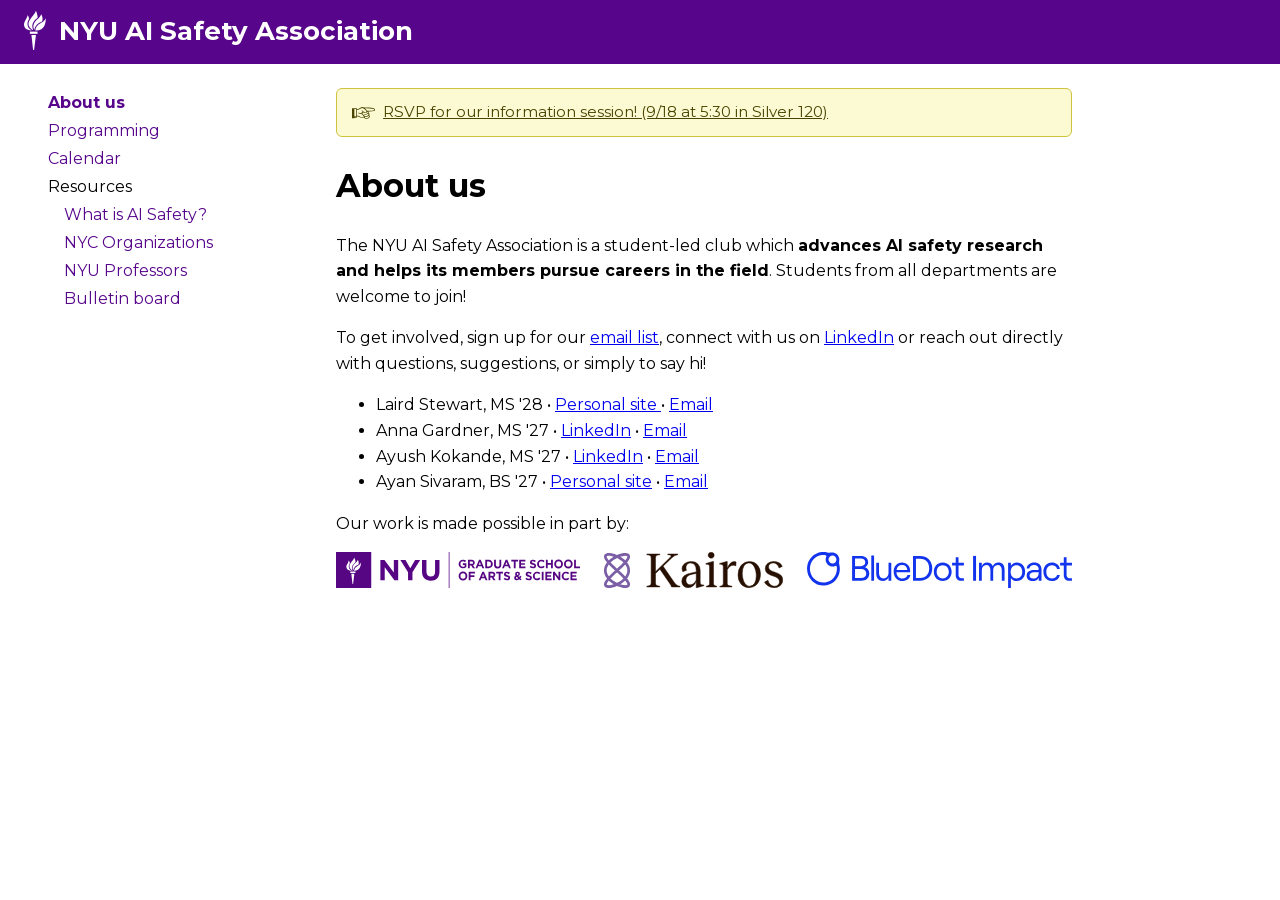
==== index.html @ 8fa56520 "add logos to home page, "update" mission statement (make wording slighly less intense, acutal missio" ====
<!doctype html>
<html lang="en">
  <head>
    <meta charset="utf-8" />
    <meta name="viewport" content="width=device-width, initial-scale=1" />
    <title>NYU AI Safety Association</title>
    <link rel="stylesheet" href="style.css" />
    <link rel="icon" href="assets/nyu-logo.svg" type="image/svg+xml" />
    <meta
      name="description"
      content="The NYU AI Safety Association is a student-led club that runs AI
      safety programming and supports students pursuing careers in the field."
    />
  </head>
  <body>
    <header class="topbar">
      <a
        class="wordmark"
        href="index.html"
        aria-label="NYU AI Safety Association"
      >
        <svg
          class="torch"
          xmlns="http://www.w3.org/2000/svg"
          viewBox="0 0 14.747168 26.373552"
          width="14.747168"
          height="26.373552"
          fill="#fff"
          aria-hidden="true"
          focusable="false"
        >
          <g transform="translate(-10.624803,-5.6562956)">
            <path
              d="m 16.7536,31.791666 c 0.04227,0.2526 0.588533,0.37656 0.710933,0 l 1.2584,-9.972333 h -3.0568 z"
            />
            <path d="M 19.7912,21.097333 V 19.586 h -5.195334 v 1.511333 z" />
            <path
              d="m 18.292666,18.847333 c 6.587067,0.238667 7.0532,-5.764 7.0792,-8.0104 0.0031,-0.130133 -0.06253,-0.1416 -0.09373,-0.05053 -0.195334,0.4688 -1.0516,2.1428 -3.426534,3.160533 -2.120933,0.909867 -3.396399,2.9744 -3.618799,4.8296 -0.0099,0.04587 0.0292,0.0708 0.05987,0.0708 z"
            />
            <path
              d="m 17.569333,18.4136 c 1.042133,-4.998534 5.1104,-5.1204 5.4744,-6.0688 0.567733,-1.4792 -0.471334,-4.1041335 -0.736934,-4.4145335 -0.0256,-0.033333 -0.06253,-0.012 -0.0756,0.0156 -0.551466,1.2109333 -1.445733,2.3639995 -2.0984,2.8937335 -0.923466,0.743733 -4.457333,3.363066 -2.649999,7.5776 0.0208,0.05213 0.074,0.03907 0.08653,-0.0036 z"
            />
            <path
              d="m 16.850533,18.614 c -2.205733,-4.7124 2.206267,-7.756134 2.924933,-8.416134 0.1016,-0.09267 0.07613,-0.178133 0.07813,-0.2838662 0,-1.4837333 -0.85,-3.8842666 -1.128534,-4.2275999 -0.03907,-0.053067 -0.0724,-0.030133 -0.08867,0.023467 -0.376534,1.4625333 -2.384267,3.6422666 -2.789067,4.1193333 -3.406187,4.0499998 -2.626507,6.5161328 0.929733,8.8421328 0.04533,0.02867 0.1,-0.0041 0.07347,-0.05733 z"
            />
            <path
              d="m 15.8636,18.776533 c -3.68964,-2.2016 -3.320374,-5.345867 -1.7912,-7.6568 0.0328,-0.0484 0.0432,-0.129067 0.0328,-0.2228 -0.064,-0.5496 -0.6636,-1.9401332 -0.914054,-2.3182665 -0.06407,-0.095867 -0.118746,-0.088 -0.125,-0.019867 -0.02031,0.6286666 -0.735933,2.2042665 -1.831253,4.0188005 -1.164067,1.9312 -1.166667,6.1224 4.61244,6.286 0.05533,0.0015 0.07093,-0.05533 0.01627,-0.08707 z"
            />
          </g>
        </svg>
        <span
          >NYU AI Safety<span class="wordmark-tail"> Association</span></span
        >
      </a>
      <a class="menu-open" href="#menu" aria-label="Open menu"></a>
      <a class="menu-close" href="#" aria-label="Close menu"></a>
    </header>

    <div class="layout">
      <nav id="menu">
        <a class="menu-close" href="#">Close</a>
        <ul>
          <li><a href="index.html" aria-current="page">About us</a></li>
          <li><a href="programming.html">Programming</a></li>
          <li><a href="calendar.html">Calendar</a></li>
          <li>
            Resources
            <ul>
              <li><a href="what-is-ai-safety.html">What is AI Safety?</a></li>
              <li>
                <a href="related-orgs.html">NYC Organizations</a>
              </li>
              <li>
                <a href="related-profs.html">NYU Professors</a>
              </li>
              <li>
                <a href="bulletin.html">Bulletin board</a>
              </li>
            </ul>
          </li>
        </ul>
      </nav>

      <main>
        <p class="announcement-banner">
          <a
            href="https://forms.gle/kxABzH1hu3DUPmqj6"
            target="_blank"
            rel="noopener"
            >RSVP for our information session! (9/18 at 5:30 in Silver 120)</a
          >
        </p>
        <h1>About us</h1>
        <p>
          The NYU AI Safety Association is a student-led club which
          <b
            >advances AI safety research and helps its members pursue careers in
            the field</b
          >. Students from all departments are welcome to join!
        </p>
        <p>
          To get involved, sign up for our
          <a href="https://forms.gle/V8T3M5cYt7i6ho8u5">email list</a>, connect
          with us on
          <a href="https://www.linkedin.com/company/nyu-ai-safety-association/"
            >LinkedIn</a
          >
          or reach out directly with questions, suggestions, or simply to say
          hi!
        </p>
        <ul>
          <li>
            Laird Stewart, MS '28 •
            <a href="https://www.lairdstewart.com/">Personal site </a> •
            <a href="mailto:hls8953@nyu.edu">Email</a>
          </li>
          <li>
            Anna Gardner, MS '27 •

            <a href="https://www.linkedin.com/in/a-c-gardner-47338a319/"
              >LinkedIn</a
            >
            •
            <a href="mailto:ag7618@nyu.edu">Email</a>
          </li>
          <li>
            Ayush Kokande, MS '27 •
            <a href="https://www.linkedin.com/in/ayush-kokande-2000/"
              >LinkedIn</a
            >
            •
            <a href="mailto:ak13124@nyu.edu">Email</a>
          </li>
          <li>
            Ayan Sivaram, BS '27 •
            <a href="https://ayansiv.github.io/">Personal site</a> •
            <a href="as17788@nyu.edu">Email</a>
          </li>
        </ul>
        <p>Our work is made possible in part by:</p>
        <p class="support-logos">
          <a class="logo-gsas" href="https://gsas.nyu.edu/">
            <img
              src="assets/gsas-logo.svg"
              alt="NYU Graduate School of Arts and Science"
            />
          </a>
          <a class="logo-kairos" href="https://kairos-project.org/">
            <img src="assets/kairos-logo.svg" alt="Kairos" />
          </a>
          <a class="logo-bluedot" href="https://bluedot.org/">
            <img src="assets/bluedot-logo.svg" alt="BlueDot Impact" />
          </a>
        </p>
      </main>
    </div>
  </body>
</html>
---- style.css ----
/* ---- shared ---- */
/* Montserrat is self-hosted: same origin as this stylesheet, so the browser
   reuses the connection it already has instead of opening two more. One file
   covers both weights — it's the variable font, so 100 900 is the axis it
   carries, and the browser picks 400 or 700 off it. Latin subset only; the
   one glyph the page uses outside that range (↩) falls back to the system
   sans, exactly as it did on Google Fonts. */
@font-face {
  font-family: "Montserrat";
  font-style: normal;
  font-weight: 100 900;
  font-display: swap;   /* show fallback text immediately, swap when the font lands */
  src: url("assets/montserrat-var-latin.woff2") format("woff2");
}

:root {
  --bar-height: 4rem;
  --nyu-violet: #57068c;
  --rule: #ccc; /* grey hairline divider color */
}

body {
  font-family: "Montserrat", sans-serif;
  line-height: 1.6;
  margin: 0;
}

/* ---- purple bar at top of screen ---- */
.topbar {
  background: var(--nyu-violet);
  height: var(--bar-height);
  display: flex;
  align-items: center;
  padding: 0 1.5em;
}

/* the link home: torch + wordmark, side by side. Scoped to .wordmark so it
   doesn't catch the menu icons. Copy the .topbar markup verbatim into a new page. */
.topbar .wordmark {
  display: flex;
  gap: 0.5em;
  color: #fff;
  font-size: 26px;
  font-weight: bold;
  text-decoration: none;
  white-space: nowrap;   /* the bar's height is fixed, so a wrap spills out of it top and bottom */
}

.topbar .torch {
  height: 1.5em;               /* em => the torch tracks the wordmark's font-size, not the bar */
  width: auto;                 /* keep the logo's own proportions */
  display: block;              /* no inline baseline gap under the image */
}

/* ---- the nav + content grid, below the bar ---- */
/* named areas, so each breakpoint below just redraws this little map */
.layout {
  padding: 1.5em 1.5em 1.5em 3em;
  display: grid;
  grid-template-columns: 15em minmax(0, 46em);   /* nav sits at the left; 46em caps the article's line length */
  grid-template-areas:
    "nav main"
    "nav notes";                                 /* the notes always sit under the article, at every width */
  gap: 2em;
  counter-reset: noteref endnote;   /* the endnotes are outside <main>, so the counters have to reset here */
}
nav { grid-area: nav; }
main { grid-area: main; }
.endnotes { grid-area: notes; }

/* the rule under the nav's label: the site's hairline instead of the browser's
   2px inset default, and tucked up under the label rather than 0.5em below it */
nav hr {
  margin: 0.1em 0 0.5em;
  border: 0;
  border-top: 1px solid var(--rule);
}

nav ul { list-style: none; margin: 0; padding: 0; }
nav li { margin: 0.15em 0; }
nav ul ul { padding-left: 1em; }

nav a, nav a:visited { color: var(--nyu-violet); }
nav a { text-decoration: none; }
nav a:hover { text-decoration: underline; }
nav [aria-current="page"] { font-weight: bold; }
main h1 { margin-top: 0; }                  /* line the heading up with the nav */

/* the mobile-only trigger and close link, hidden on desktop */
.menu-open, .menu-close { display: none; }

/* ---- desktop: sidebar ---- */
/* 60em, not less: the sidebar + gaps cost a fixed 360px, so only here does the
   article get near its 46em cap. The mobile layout is wider at every viewport,
   so switching later only helps the measure. */
@media (min-width: 60em) {
  /* column-gap only: the 2em row gap above still spaces the notes off the article */
  .layout { column-gap: 3em; }

  nav {
    align-self: start;                     /* content height, so the line is exactly as tall as the nav list */
  }
}

/* ---- mobile: full-screen menu via :target ---- */
/* 59.99em, not 60em: max-width and min-width are both inclusive, so a shared
   60em boundary would make this block and the desktop one apply at once. */
@media (max-width: 59.99em) {
  .layout {
    grid-template-columns: 1fr;
    /* no nav row: the nav is hidden or a fixed overlay, so it never occupies one */
    grid-template-areas: "main" "notes";
    gap: 1em;
    padding: 1em;
  }

  nav { display: none; }

  /* the bar's X is the overlay's header — drop the label and rule, list starts at the top */
  .menu-label, nav hr { display: none; }

  /* keep the purple bar pinned and above the menu overlay */
  .topbar { position: sticky; top: 0; z-index: 20; }

  /* Drop "Association" from the wordmark */
  .wordmark-tail { display: none; }

  /* ---- the hamburger / X, at the right end of the bar ---- */
  /* Two anchors, not one: :target keys off the href, which CSS can't rewrite.
     :has() picks which of them is showing. */
  .menu-open, .topbar .menu-close {
    position: relative;            /* containing block for the two bars below */
    width: 2.75rem;                /* 44px tap target; the icon inside is smaller */
    height: 2.75rem;
    margin-left: auto;             /* right end of the bar */
  }
  /* the middle bar; the outer two are the pseudo-elements */
  .menu-open {
    display: block;
    background: linear-gradient(#fff, #fff) center / 1.375rem 2px no-repeat;
  }

  body:has(nav:target) .menu-open { display: none; }
  body:has(nav:target) .topbar .menu-close { display: block; }

  .menu-open::before, .menu-open::after,
  .topbar .menu-close::before, .topbar .menu-close::after {
    content: "";
    position: absolute;
    top: 50%; left: 50%;
    width: 1.375rem; height: 2px;
    margin: -1px 0 0 -0.6875rem;   /* half its own size, to center */
    background: #fff;
  }
  .menu-open::before          { transform: translateY(-0.4rem); }
  .menu-open::after           { transform: translateY(0.4rem); }
  .topbar .menu-close::before { transform: rotate(45deg); }
  .topbar .menu-close::after  { transform: rotate(-45deg); }

  /* no :has() — the rules above are dropped whole, so the bar keeps showing the
     hamburger and the overlay needs its own way out */
  @supports not selector(:has(*)) {
    nav:target .menu-close {
      display: block;
      margin-bottom: 1em;
      padding-bottom: 0.5em;
      border-bottom: 1px solid var(--rule);
    }
  }

  nav:target {
    display: block;
    position: fixed;
    inset: var(--bar-height) 0 0 0;   /* start below the bar, not over it */
    background: #fff;
    padding: 1em;
    overflow-y: auto;      /* long trees must stay reachable */
    z-index: 10;
  }

  nav li { margin: 0.5em 0; }   /* larger tap targets */
}

/* ---- announcement banner ---- */
/* NYU accent yellow #f4ec51 */
.announcement-banner {
  margin: 0 0 1.5em;
  padding: 0.75em 1em;
  background: #fcfad3;
  border: 1px solid #cfc23c;
  border-radius: 6px;
  font-size: 0.95em;
  color: #4a4400;
}
/* pointing hand is decoration. assets/manicule.svg is Apple Symbols' own U+261E
   outline, extracted with fonttools, so it can't be swapped for a fallback font:
   iOS has no Apple Symbols and was substituting color emoji, which sits higher. */
.announcement-banner::before {
  content: "";
  display: inline-block;
  width: 1.53em;
  height: 0.78em;   /* the glyph's bbox, 1563x795 units, as a fraction of its em */
  margin-right: 0.24em;
  vertical-align: -0.1em;
  background: url("assets/manicule.svg") no-repeat center / contain;
}
.announcement-banner a { color: inherit; }

/* ---- endnotes ---- */
/* Both numerals are generated, so document order is the only source of truth:
   the refs count up through the prose, the notes count down the list, and the
   two can't drift apart the way hand-typed numbers do. The counters are reset
   on .layout, up with the grid, since .endnotes sits outside <main>. */
/* the ref is one <a>: no <sup>, since role="doc-noteref" carries that meaning,
   and no wrapper — the id lives on the anchor, which is all the backlink needs */
.noteref {
  counter-increment: noteref;
  vertical-align: super;
  font-size: 0.75em;
}
/* the link's only content, so the brackets and numeral are all click target.
   The brackets are what let two notes on one word read as "[4][5]" rather than
   "45" — no separator between them, so the refs need nothing wrapped around them */
.noteref::after { content: "[" counter(noteref) "]"; }

/* stacked under the article: the hairline runs across the top, and the grid's
   own 2em row gap does the spacing */
.endnotes {
  padding-top: 1em;
  border-top: 1px solid var(--rule);   /* same hairline as the nav divider */
}
.endnotes ol { list-style: none; padding-left: 0; }   /* the counter numbers these, not the list marker */
.endnotes li { counter-increment: endnote; margin-bottom: 0.5em; }
.endnotes li::before { content: counter(endnote) ". "; }

/* mark whichever end of the jump you were sent to — the note going down, the
   numeral coming back up — so the eye lands on it without hunting the paragraph.
   Only one :target exists at a time, so the old highlight clears itself. */
/* NYU brand yellow accent color (#f4ec51) with 40% opacity equivalent */
.endnotes li:target,
.noteref:target { background: #f4ec5166; }

/* under 60em the topbar is sticky, so an un-offset jump parks the target under it.
   main h2 is here for links to a section's own id, e.g. resources.html#profs. */
.noteref, .endnotes li, main h2 { scroll-margin-top: calc(var(--bar-height) + 1em); }

/* ---- embedded google calendar ---- */
.calendar-embed {
  display: block;
  width: 100%;
  height: 600px;
  border: 0;
}

/* ---- sponsor logos ---- */
/* Each logo's flex-grow is its aspect ratio, so the widths land in proportion
   and the three wordmarks all come out the same height at any column width. */
.support-logos {
  display: flex;
  align-items: center;
  gap: 1.5rem;
}
.support-logos a { min-width: 0; }
.support-logos img { display: block; width: 100%; height: auto; }
.logo-kairos { flex: 5.11 1 0; }
.logo-bluedot { flex: 7.54 1 0; }
.logo-gsas { flex: 6.93 1 0; }

@media (max-width: 59.99em) {
  .support-logos { flex-direction: column; align-items: flex-start; }
  /* stacked, so each one sits at its own natural size instead of a shared row height */
  .support-logos a { flex: 0 0 auto; }
  /* under the ~2.2rem the desktop row works out to at its 46em cap */
  .support-logos img { width: auto; height: 2rem; }
}
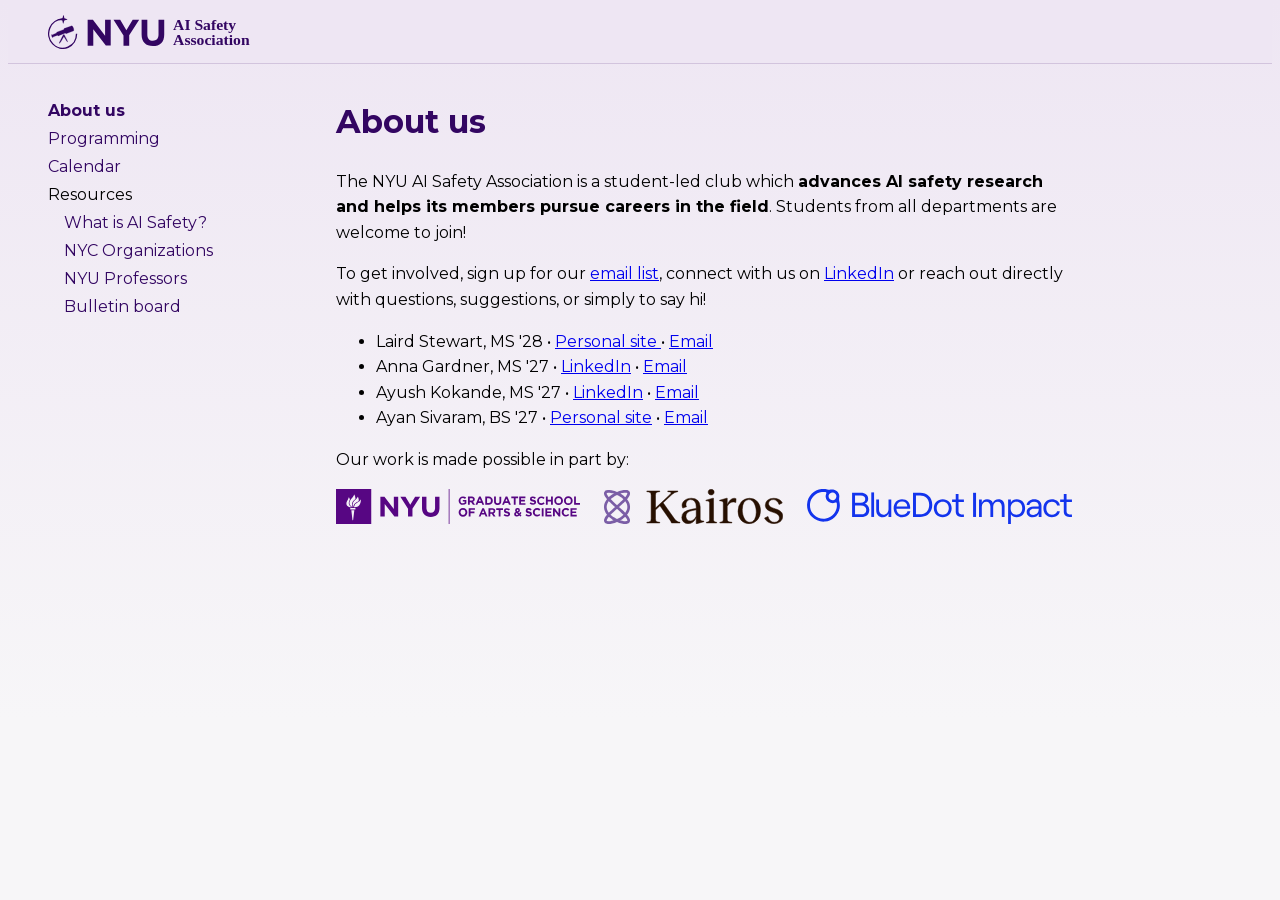
==== commit 4ba8571c: "visual update: replace bar w/ gradient" ====
--- a/index.html
+++ b/index.html
@@ -5,52 +5,18 @@
     <meta name="viewport" content="width=device-width, initial-scale=1" />
     <title>NYU AI Safety Association</title>
     <link rel="stylesheet" href="style.css" />
-    <link rel="icon" href="assets/nyu-logo.svg" type="image/svg+xml" />
+    <link rel="icon" href="assets/site-icon.svg" type="image/svg+xml" />
     <meta
       name="description"
       content="The NYU AI Safety Association is a student-led club that runs AI
       safety programming and supports students pursuing careers in the field."
     />
+    <script src="bar-fade.js" defer></script>
   </head>
   <body>
     <header class="topbar">
-      <a
-        class="wordmark"
-        href="index.html"
-        aria-label="NYU AI Safety Association"
-      >
-        <svg
-          class="torch"
-          xmlns="http://www.w3.org/2000/svg"
-          viewBox="0 0 14.747168 26.373552"
-          width="14.747168"
-          height="26.373552"
-          fill="#fff"
-          aria-hidden="true"
-          focusable="false"
-        >
-          <g transform="translate(-10.624803,-5.6562956)">
-            <path
-              d="m 16.7536,31.791666 c 0.04227,0.2526 0.588533,0.37656 0.710933,0 l 1.2584,-9.972333 h -3.0568 z"
-            />
-            <path d="M 19.7912,21.097333 V 19.586 h -5.195334 v 1.511333 z" />
-            <path
-              d="m 18.292666,18.847333 c 6.587067,0.238667 7.0532,-5.764 7.0792,-8.0104 0.0031,-0.130133 -0.06253,-0.1416 -0.09373,-0.05053 -0.195334,0.4688 -1.0516,2.1428 -3.426534,3.160533 -2.120933,0.909867 -3.396399,2.9744 -3.618799,4.8296 -0.0099,0.04587 0.0292,0.0708 0.05987,0.0708 z"
-            />
-            <path
-              d="m 17.569333,18.4136 c 1.042133,-4.998534 5.1104,-5.1204 5.4744,-6.0688 0.567733,-1.4792 -0.471334,-4.1041335 -0.736934,-4.4145335 -0.0256,-0.033333 -0.06253,-0.012 -0.0756,0.0156 -0.551466,1.2109333 -1.445733,2.3639995 -2.0984,2.8937335 -0.923466,0.743733 -4.457333,3.363066 -2.649999,7.5776 0.0208,0.05213 0.074,0.03907 0.08653,-0.0036 z"
-            />
-            <path
-              d="m 16.850533,18.614 c -2.205733,-4.7124 2.206267,-7.756134 2.924933,-8.416134 0.1016,-0.09267 0.07613,-0.178133 0.07813,-0.2838662 0,-1.4837333 -0.85,-3.8842666 -1.128534,-4.2275999 -0.03907,-0.053067 -0.0724,-0.030133 -0.08867,0.023467 -0.376534,1.4625333 -2.384267,3.6422666 -2.789067,4.1193333 -3.406187,4.0499998 -2.626507,6.5161328 0.929733,8.8421328 0.04533,0.02867 0.1,-0.0041 0.07347,-0.05733 z"
-            />
-            <path
-              d="m 15.8636,18.776533 c -3.68964,-2.2016 -3.320374,-5.345867 -1.7912,-7.6568 0.0328,-0.0484 0.0432,-0.129067 0.0328,-0.2228 -0.064,-0.5496 -0.6636,-1.9401332 -0.914054,-2.3182665 -0.06407,-0.095867 -0.118746,-0.088 -0.125,-0.019867 -0.02031,0.6286666 -0.735933,2.2042665 -1.831253,4.0188005 -1.164067,1.9312 -1.166667,6.1224 4.61244,6.286 0.05533,0.0015 0.07093,-0.05533 0.01627,-0.08707 z"
-            />
-          </g>
-        </svg>
-        <span
-          >NYU AI Safety<span class="wordmark-tail"> Association</span></span
-        >
+      <a href="index.html">
+        <img class="site-logo" src="assets/rectangle-logo-purple.svg" alt="" />
       </a>
       <a class="menu-open" href="#menu" aria-label="Open menu"></a>
       <a class="menu-close" href="#" aria-label="Close menu"></a>
@@ -82,6 +48,7 @@
       </nav>
 
       <main>
+        <!--
         <p class="announcement-banner">
           <a
             href="https://forms.gle/kxABzH1hu3DUPmqj6"
@@ -90,6 +57,7 @@
             >RSVP for our information session! (9/18 at 5:30 in Silver 120)</a
           >
         </p>
+        -->
         <h1>About us</h1>
         <p>
           The NYU AI Safety Association is a student-led club which
--- a/style.css
+++ b/style.css
@@ -15,8 +15,14 @@
 
 :root {
   --bar-height: 4rem;
-  --nyu-violet: #57068c;
-  --rule: #ccc; /* grey hairline divider color */
+  --nyu-violet: #330662;
+  --bar-inset: 8px;       /* how far the bar's wire stays off the page's edges */
+  --gutter: 3em;          /* the page's left edge: the nav column and the logo both start here */
+  --tint-top: #eee6f3;    /* violet tint at the top of the page, and the bar */
+  --off-white: #f7f6f8;   /* what the tint fades into, and the rest of the page */
+  --fade: 80vh;           /* how far below the bar the tint takes to reach off-white */
+  --rule: rgb(51 6 98 / 0.15);   /* every hairline on the site: --nyu-violet at 15%, just barely there */
+  --rule-scrolled: rgb(51 6 98 / 0.28);   /* the wire once the bar matches the page and is all that divides them */
 }
 
 body {
@@ -25,37 +31,47 @@
   margin: 0;
 }
 
-/* ---- purple bar at top of screen ---- */
+/* the tint fades over the first screenful rather than ending on a rule. On
+   <html> so it sizes against the canvas; the color under it covers the rest. */
+html {
+  background: var(--off-white)
+              linear-gradient(var(--tint-top), var(--off-white))
+              no-repeat top / 100% var(--fade);
+}
+
+/* ---- bar at top of screen ---- */
+/* one <header class="topbar"> block on every page — copy it verbatim into a new one */
 .topbar {
-  background: var(--nyu-violet);
+  --scrolled: 0;            /* bar-fade.js: 0 at the top of the page, 1 where the fade ends */
+
+  position: sticky;         /* pinned at every width, over the menu overlay's z-index */
+  top: 0;
+  z-index: 20;
+  box-sizing: border-box;   /* the wire inside the 4rem, so the bar is exactly that tall */
   height: var(--bar-height);
+  margin: 0 var(--bar-inset) var(--bar-inset);   /* no top inset: it would vanish on pinning, reading as a shorter bar */
   display: flex;
   align-items: center;
-  padding: 0 1.5em;
-}
-
-/* the link home: torch + wordmark, side by side. Scoped to .wordmark so it
-   doesn't catch the menu icons. Copy the .topbar markup verbatim into a new page. */
-.topbar .wordmark {
-  display: flex;
-  gap: 0.5em;
-  color: #fff;
-  font-size: 26px;
-  font-weight: bold;
-  text-decoration: none;
-  white-space: nowrap;   /* the bar's height is fixed, so a wrap spills out of it top and bottom */
-}
-
-.topbar .torch {
-  height: 1.5em;               /* em => the torch tracks the wordmark's font-size, not the bar */
-  width: auto;                 /* keep the logo's own proportions */
+  padding: 0 1.5em 0 calc(var(--gutter) - var(--bar-inset));   /* the gutter less the inset: the logo lands on the nav's edge */
+
+  /* the bar rides the page's fade, so the two always agree across the wire */
+  background: var(--tint-top);   /* and stays tinted if the script or color-mix is missing */
+  background-color: color-mix(in srgb, var(--off-white) calc(var(--scrolled) * 100%), var(--tint-top));
+  border-bottom: 1px solid var(--rule);
+  border-bottom-color: color-mix(in srgb, var(--rule-scrolled) calc(var(--scrolled) * 100%), var(--rule));
+}
+
+/* the bar centers it, so this is just how big it is */
+.topbar .site-logo {
+  height: 2.125rem;
+  width: auto;                 /* keep the artwork's proportions */
   display: block;              /* no inline baseline gap under the image */
 }
 
 /* ---- the nav + content grid, below the bar ---- */
 /* named areas, so each breakpoint below just redraws this little map */
 .layout {
-  padding: 1.5em 1.5em 1.5em 3em;
+  padding: 1.5em 1.5em 1.5em var(--gutter);
   display: grid;
   grid-template-columns: 15em minmax(0, 46em);   /* nav sits at the left; 46em caps the article's line length */
   grid-template-areas:
@@ -84,7 +100,10 @@
 nav a { text-decoration: none; }
 nav a:hover { text-decoration: underline; }
 nav [aria-current="page"] { font-weight: bold; }
-main h1 { margin-top: 0; }                  /* line the heading up with the nav */
+main h1 {
+  margin-top: 0;                            /* line the heading up with the nav */
+  color: var(--nyu-violet);
+}
 
 /* the mobile-only trigger and close link, hidden on desktop */
 .menu-open, .menu-close { display: none; }
@@ -106,24 +125,20 @@
 /* 59.99em, not 60em: max-width and min-width are both inclusive, so a shared
    60em boundary would make this block and the desktop one apply at once. */
 @media (max-width: 59.99em) {
+  :root { --gutter: 1em; }   /* the layout and the bar narrow together */
+
   .layout {
     grid-template-columns: 1fr;
     /* no nav row: the nav is hidden or a fixed overlay, so it never occupies one */
     grid-template-areas: "main" "notes";
     gap: 1em;
-    padding: 1em;
+    padding: var(--gutter);
   }
 
   nav { display: none; }
 
   /* the bar's X is the overlay's header — drop the label and rule, list starts at the top */
   .menu-label, nav hr { display: none; }
-
-  /* keep the purple bar pinned and above the menu overlay */
-  .topbar { position: sticky; top: 0; z-index: 20; }
-
-  /* Drop "Association" from the wordmark */
-  .wordmark-tail { display: none; }
 
   /* ---- the hamburger / X, at the right end of the bar ---- */
   /* Two anchors, not one: :target keys off the href, which CSS can't rewrite.
@@ -137,7 +152,7 @@
   /* the middle bar; the outer two are the pseudo-elements */
   .menu-open {
     display: block;
-    background: linear-gradient(#fff, #fff) center / 1.375rem 2px no-repeat;
+    background: linear-gradient(var(--nyu-violet), var(--nyu-violet)) center / 1.375rem 2px no-repeat;
   }
 
   body:has(nav:target) .menu-open { display: none; }
@@ -150,7 +165,7 @@
     top: 50%; left: 50%;
     width: 1.375rem; height: 2px;
     margin: -1px 0 0 -0.6875rem;   /* half its own size, to center */
-    background: #fff;
+    background: var(--nyu-violet);
   }
   .menu-open::before          { transform: translateY(-0.4rem); }
   .menu-open::after           { transform: translateY(0.4rem); }
@@ -171,8 +186,13 @@
   nav:target {
     display: block;
     position: fixed;
-    inset: var(--bar-height) 0 0 0;   /* start below the bar, not over it */
-    background: #fff;
+    inset: var(--bar-height) 0 0 0;   /* the pinned bar's bottom edge; at rest the bar covers the overlap */
+    /* the overlay is its own surface over the page, so it has to repeat the
+       fade — starting at its own top edge, which is where the page's begins */
+    background-color: var(--off-white);
+    background-image: linear-gradient(var(--tint-top), var(--off-white));
+    background-repeat: no-repeat;
+    background-size: 100% var(--fade);
     padding: 1em;
     overflow-y: auto;      /* long trees must stay reachable */
     z-index: 10;
@@ -227,7 +247,7 @@
    own 2em row gap does the spacing */
 .endnotes {
   padding-top: 1em;
-  border-top: 1px solid var(--rule);   /* same hairline as the nav divider */
+  border-top: 1px solid var(--rule);
 }
 .endnotes ol { list-style: none; padding-left: 0; }   /* the counter numbers these, not the list marker */
 .endnotes li { counter-increment: endnote; margin-bottom: 0.5em; }
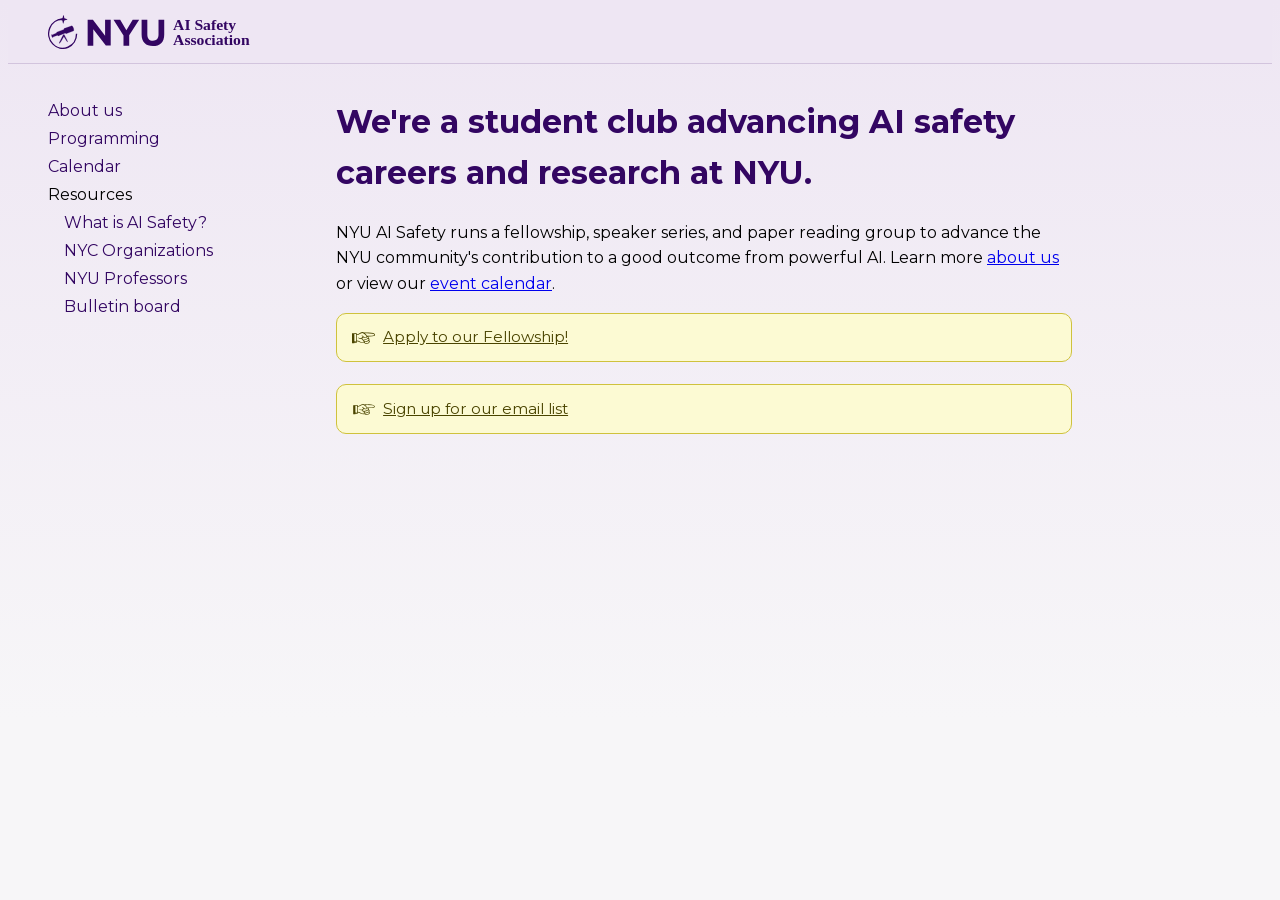
==== commit 07064ee2: "separate about from index, fix firefox scroll bug text on firefox was visible above the to bar when " ====
--- a/index.html
+++ b/index.html
@@ -26,7 +26,7 @@
       <nav id="menu">
         <a class="menu-close" href="#">Close</a>
         <ul>
-          <li><a href="index.html" aria-current="page">About us</a></li>
+          <li><a href="about.html">About us</a></li>
           <li><a href="programming.html">Programming</a></li>
           <li><a href="calendar.html">Calendar</a></li>
           <li>
@@ -48,77 +48,30 @@
       </nav>
 
       <main>
-        <!--
+        <h1>
+          We're a student club advancing AI safety careers and research at NYU.
+        </h1>
+        <p>
+          NYU AI Safety runs a fellowship, speaker series, and paper reading
+          group to advance the NYU community's contribution to a good outcome
+          from powerful AI. Learn more <a href="about.html">about us</a> or view
+          our <a href="calendar.html">event calendar</a>.
+        </p>
         <p class="announcement-banner">
           <a
-            href="https://forms.gle/kxABzH1hu3DUPmqj6"
+            href="https://docs.google.com/forms/d/e/1FAIpQLSf2jR9_S4qoNF1Tl68URfkmalm-nicGmwSwUq0JlMebzaeNsA/viewform?usp=header"
             target="_blank"
             rel="noopener"
-            >RSVP for our information session! (9/18 at 5:30 in Silver 120)</a
+            >Apply to our Fellowship!</a
           >
         </p>
-        -->
-        <h1>About us</h1>
-        <p>
-          The NYU AI Safety Association is a student-led club which
-          <b
-            >advances AI safety research and helps its members pursue careers in
-            the field</b
-          >. Students from all departments are welcome to join!
-        </p>
-        <p>
-          To get involved, sign up for our
-          <a href="https://forms.gle/V8T3M5cYt7i6ho8u5">email list</a>, connect
-          with us on
-          <a href="https://www.linkedin.com/company/nyu-ai-safety-association/"
-            >LinkedIn</a
+        <p class="announcement-banner">
+          <a
+            href="https://forms.gle/V8T3M5cYt7i6ho8u5"
+            target="_blank"
+            rel="noopener"
+            >Sign up for our email list</a
           >
-          or reach out directly with questions, suggestions, or simply to say
-          hi!
-        </p>
-        <ul>
-          <li>
-            Laird Stewart, MS '28 •
-            <a href="https://www.lairdstewart.com/">Personal site </a> •
-            <a href="mailto:hls8953@nyu.edu">Email</a>
-          </li>
-          <li>
-            Anna Gardner, MS '27 •
-
-            <a href="https://www.linkedin.com/in/a-c-gardner-47338a319/"
-              >LinkedIn</a
-            >
-            •
-            <a href="mailto:ag7618@nyu.edu">Email</a>
-          </li>
-          <li>
-            Ayush Kokande, MS '27 •
-            <a href="https://www.linkedin.com/in/ayush-kokande-2000/"
-              >LinkedIn</a
-            >
-            •
-            <a href="mailto:ak13124@nyu.edu">Email</a>
-          </li>
-          <li>
-            Ayan Sivaram, BS '27 •
-            <a href="https://ayansiv.github.io/">Personal site</a> •
-            <a href="as17788@nyu.edu">Email</a>
-          </li>
-        </ul>
-        <p>Our work is made possible in part by:</p>
-        <p class="support-logos">
-          <a class="logo-gsas" href="https://gsas.nyu.edu/">
-            <img
-              src="assets/gsas-logo.svg"
-              alt="NYU Graduate School of Arts and Science"
-            />
-          </a>
-          <a class="logo-kairos" href="https://kairos-project.org/">
-            <img src="assets/kairos-logo.svg" alt="Kairos" />
-          </a>
-          <a class="logo-bluedot" href="https://bluedot.org/">
-            <img src="assets/bluedot-logo.svg" alt="BlueDot Impact" />
-          </a>
         </p>
       </main>
     </div>
--- a/style.css
+++ b/style.css
@@ -57,6 +57,10 @@
   /* the bar rides the page's fade, so the two always agree across the wire */
   background: var(--tint-top);   /* and stays tinted if the script or color-mix is missing */
   background-color: color-mix(in srgb, var(--off-white) calc(var(--scrolled) * 100%), var(--tint-top));
+  /* the same color carried above the bar: Firefox mobile pins it to the layout
+     viewport, which lags the visual one while the URL bar slides away, and the
+     page would otherwise show through the gap that opens at the top */
+  box-shadow: 0 -6rem 0 color-mix(in srgb, var(--off-white) calc(var(--scrolled) * 100%), var(--tint-top));
   border-bottom: 1px solid var(--rule);
   border-bottom-color: color-mix(in srgb, var(--rule-scrolled) calc(var(--scrolled) * 100%), var(--rule));
 }
@@ -208,7 +212,7 @@
   padding: 0.75em 1em;
   background: #fcfad3;
   border: 1px solid #cfc23c;
-  border-radius: 6px;
+  border-radius: 10px;
   font-size: 0.95em;
   color: #4a4400;
 }
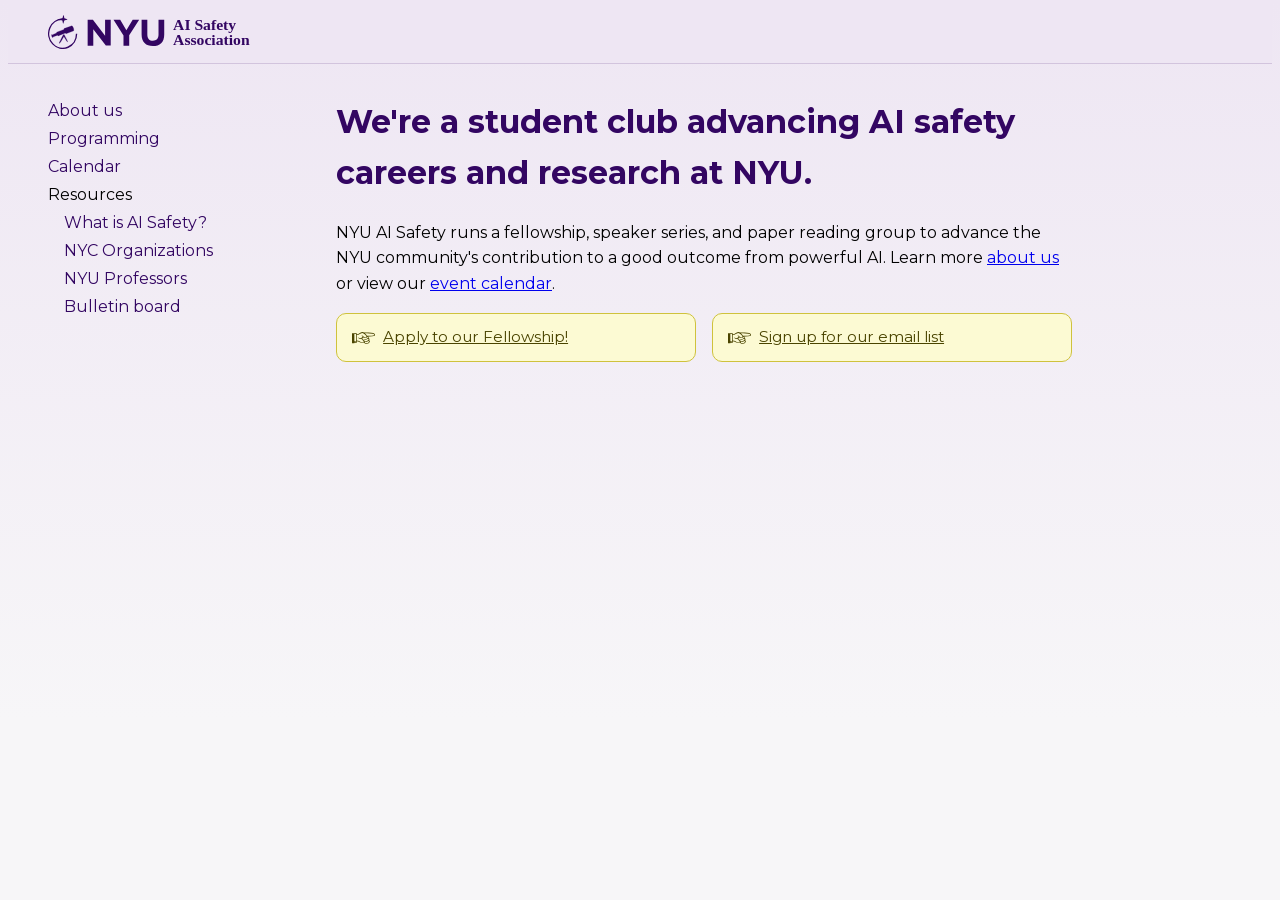
==== commit 0830d5fc: "new side-by-side banner on index.html" ====
--- a/index.html
+++ b/index.html
@@ -57,22 +57,24 @@
           from powerful AI. Learn more <a href="about.html">about us</a> or view
           our <a href="calendar.html">event calendar</a>.
         </p>
-        <p class="announcement-banner">
-          <a
-            href="https://docs.google.com/forms/d/e/1FAIpQLSf2jR9_S4qoNF1Tl68URfkmalm-nicGmwSwUq0JlMebzaeNsA/viewform?usp=header"
-            target="_blank"
-            rel="noopener"
-            >Apply to our Fellowship!</a
-          >
-        </p>
-        <p class="announcement-banner">
-          <a
-            href="https://forms.gle/V8T3M5cYt7i6ho8u5"
-            target="_blank"
-            rel="noopener"
-            >Sign up for our email list</a
-          >
-        </p>
+        <div class="announcement-row">
+          <p class="announcement-card">
+            <a
+              href="https://docs.google.com/forms/d/e/1FAIpQLSf2jR9_S4qoNF1Tl68URfkmalm-nicGmwSwUq0JlMebzaeNsA/viewform?usp=header"
+              target="_blank"
+              rel="noopener"
+              >Apply to our Fellowship!</a
+            >
+          </p>
+          <p class="announcement-card">
+            <a
+              href="https://forms.gle/V8T3M5cYt7i6ho8u5"
+              target="_blank"
+              rel="noopener"
+              >Sign up for our email list</a
+            >
+          </p>
+        </div>
       </main>
     </div>
   </body>
--- a/style.css
+++ b/style.css
@@ -207,8 +207,8 @@
 
 /* ---- announcement banner ---- */
 /* NYU accent yellow #f4ec51 */
-.announcement-banner {
-  margin: 0 0 1.5em;
+.announcement-banner,
+.announcement-card {
   padding: 0.75em 1em;
   background: #fcfad3;
   border: 1px solid #cfc23c;
@@ -219,7 +219,8 @@
 /* pointing hand is decoration. assets/manicule.svg is Apple Symbols' own U+261E
    outline, extracted with fonttools, so it can't be swapped for a fallback font:
    iOS has no Apple Symbols and was substituting color emoji, which sits higher. */
-.announcement-banner::before {
+.announcement-banner::before,
+.announcement-card::before {
   content: "";
   display: inline-block;
   width: 1.53em;
@@ -228,7 +229,23 @@
   vertical-align: -0.1em;
   background: url("assets/manicule.svg") no-repeat center / contain;
 }
-.announcement-banner a { color: inherit; }
+.announcement-banner a,
+.announcement-card a { color: inherit; }
+
+.announcement-banner { margin: 0 0 1.5em; }
+
+/* a row of cards instead of one full-width strip: the row carries the spacing */
+.announcement-row {
+  display: flex;
+  flex-wrap: wrap;
+  gap: 1em;
+  margin: 0 0 1.5em;
+}
+/* equal basis + equal grow = equal halves; they wrap to full width below ~33em */
+.announcement-card {
+  flex: 1 1 16em;
+  margin: 0;
+}
 
 /* ---- endnotes ---- */
 /* Both numerals are generated, so document order is the only source of truth:
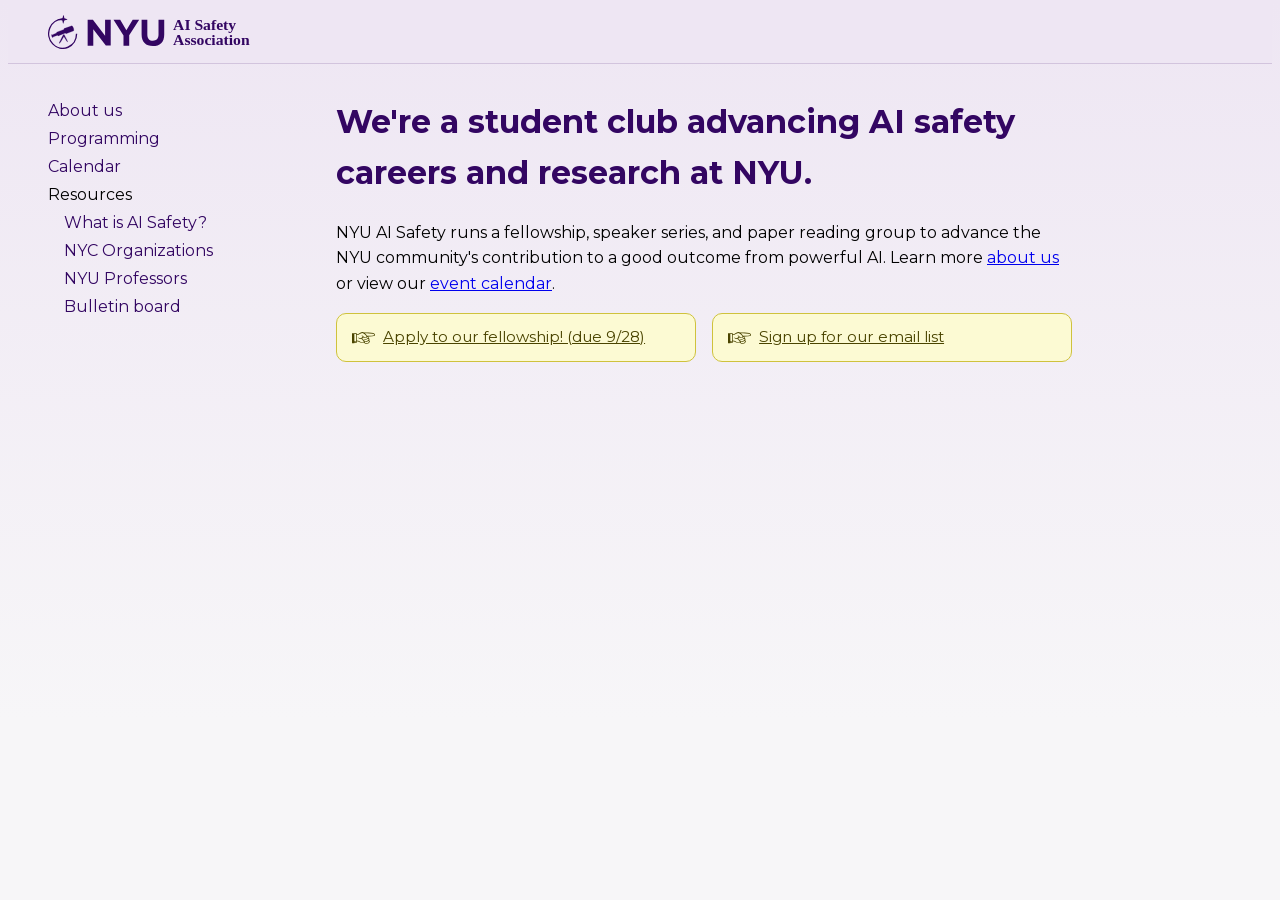
==== commit 3bb44c75: "add due date to banner on index.html" ====
--- a/index.html
+++ b/index.html
@@ -63,7 +63,7 @@
               href="https://docs.google.com/forms/d/e/1FAIpQLSf2jR9_S4qoNF1Tl68URfkmalm-nicGmwSwUq0JlMebzaeNsA/viewform?usp=header"
               target="_blank"
               rel="noopener"
-              >Apply to our Fellowship!</a
+              >Apply to our fellowship! (due 9/28)</a
             >
           </p>
           <p class="announcement-card">
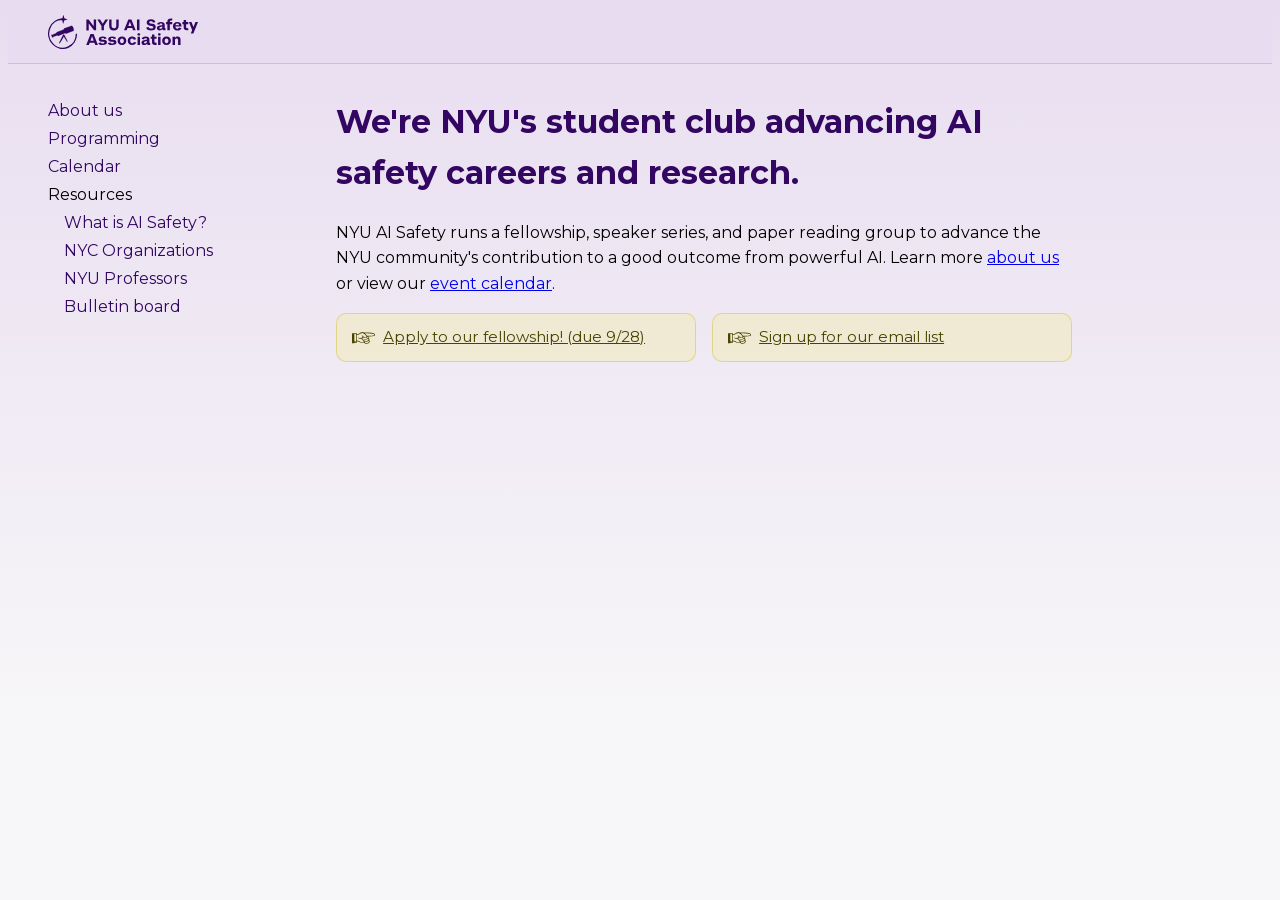
==== commit 1094a4a4: "update wording on index.html" ====
--- a/index.html
+++ b/index.html
@@ -16,7 +16,7 @@
   <body>
     <header class="topbar">
       <a href="index.html">
-        <img class="site-logo" src="assets/rectangle-logo-purple.svg" alt="" />
+        <img class="site-logo" src="assets/topbar-logo.svg" alt="" />
       </a>
       <a class="menu-open" href="#menu" aria-label="Open menu"></a>
       <a class="menu-close" href="#" aria-label="Close menu"></a>
@@ -49,7 +49,7 @@
 
       <main>
         <h1>
-          We're a student club advancing AI safety careers and research at NYU.
+          We're NYU's student club advancing AI safety careers and research.
         </h1>
         <p>
           NYU AI Safety runs a fellowship, speaker series, and paper reading
--- a/style.css
+++ b/style.css
@@ -18,7 +18,7 @@
   --nyu-violet: #330662;
   --bar-inset: 8px;       /* how far the bar's wire stays off the page's edges */
   --gutter: 3em;          /* the page's left edge: the nav column and the logo both start here */
-  --tint-top: #eee6f3;    /* violet tint at the top of the page, and the bar */
+  --tint-top: #e8ddf0;    /* violet tint at the top of the page, and the bar */
   --off-white: #f7f6f8;   /* what the tint fades into, and the rest of the page */
   --fade: 80vh;           /* how far below the bar the tint takes to reach off-white */
   --rule: rgb(51 6 98 / 0.15);   /* every hairline on the site: --nyu-violet at 15%, just barely there */
@@ -210,11 +210,11 @@
 .announcement-banner,
 .announcement-card {
   padding: 0.75em 1em;
-  background: #fcfad3;
-  border: 1px solid #cfc23c;
+  background: #f4ec5132;
+  border: 1px solid #cfc23c80;
   border-radius: 10px;
   font-size: 0.95em;
-  color: #4a4400;
+  color: #4a4400; /* font color */
 }
 /* pointing hand is decoration. assets/manicule.svg is Apple Symbols' own U+261E
    outline, extracted with fonttools, so it can't be swapped for a fallback font:
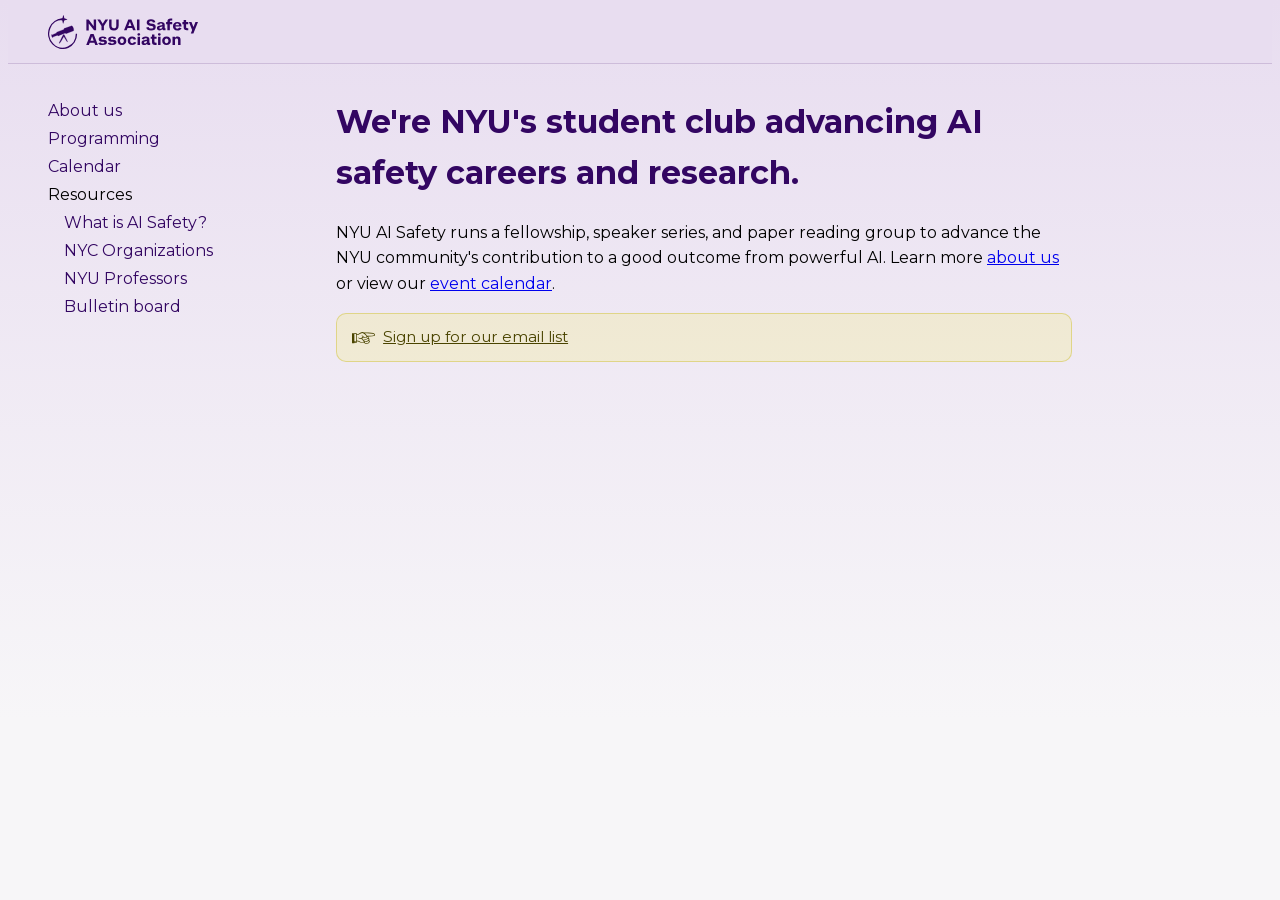
==== commit 1b3015f9: "remove application link" ====
--- a/index.html
+++ b/index.html
@@ -60,14 +60,6 @@
         <div class="announcement-row">
           <p class="announcement-card">
             <a
-              href="https://docs.google.com/forms/d/e/1FAIpQLSf2jR9_S4qoNF1Tl68URfkmalm-nicGmwSwUq0JlMebzaeNsA/viewform?usp=header"
-              target="_blank"
-              rel="noopener"
-              >Apply to our fellowship! (due 9/28)</a
-            >
-          </p>
-          <p class="announcement-card">
-            <a
               href="https://forms.gle/V8T3M5cYt7i6ho8u5"
               target="_blank"
               rel="noopener"
